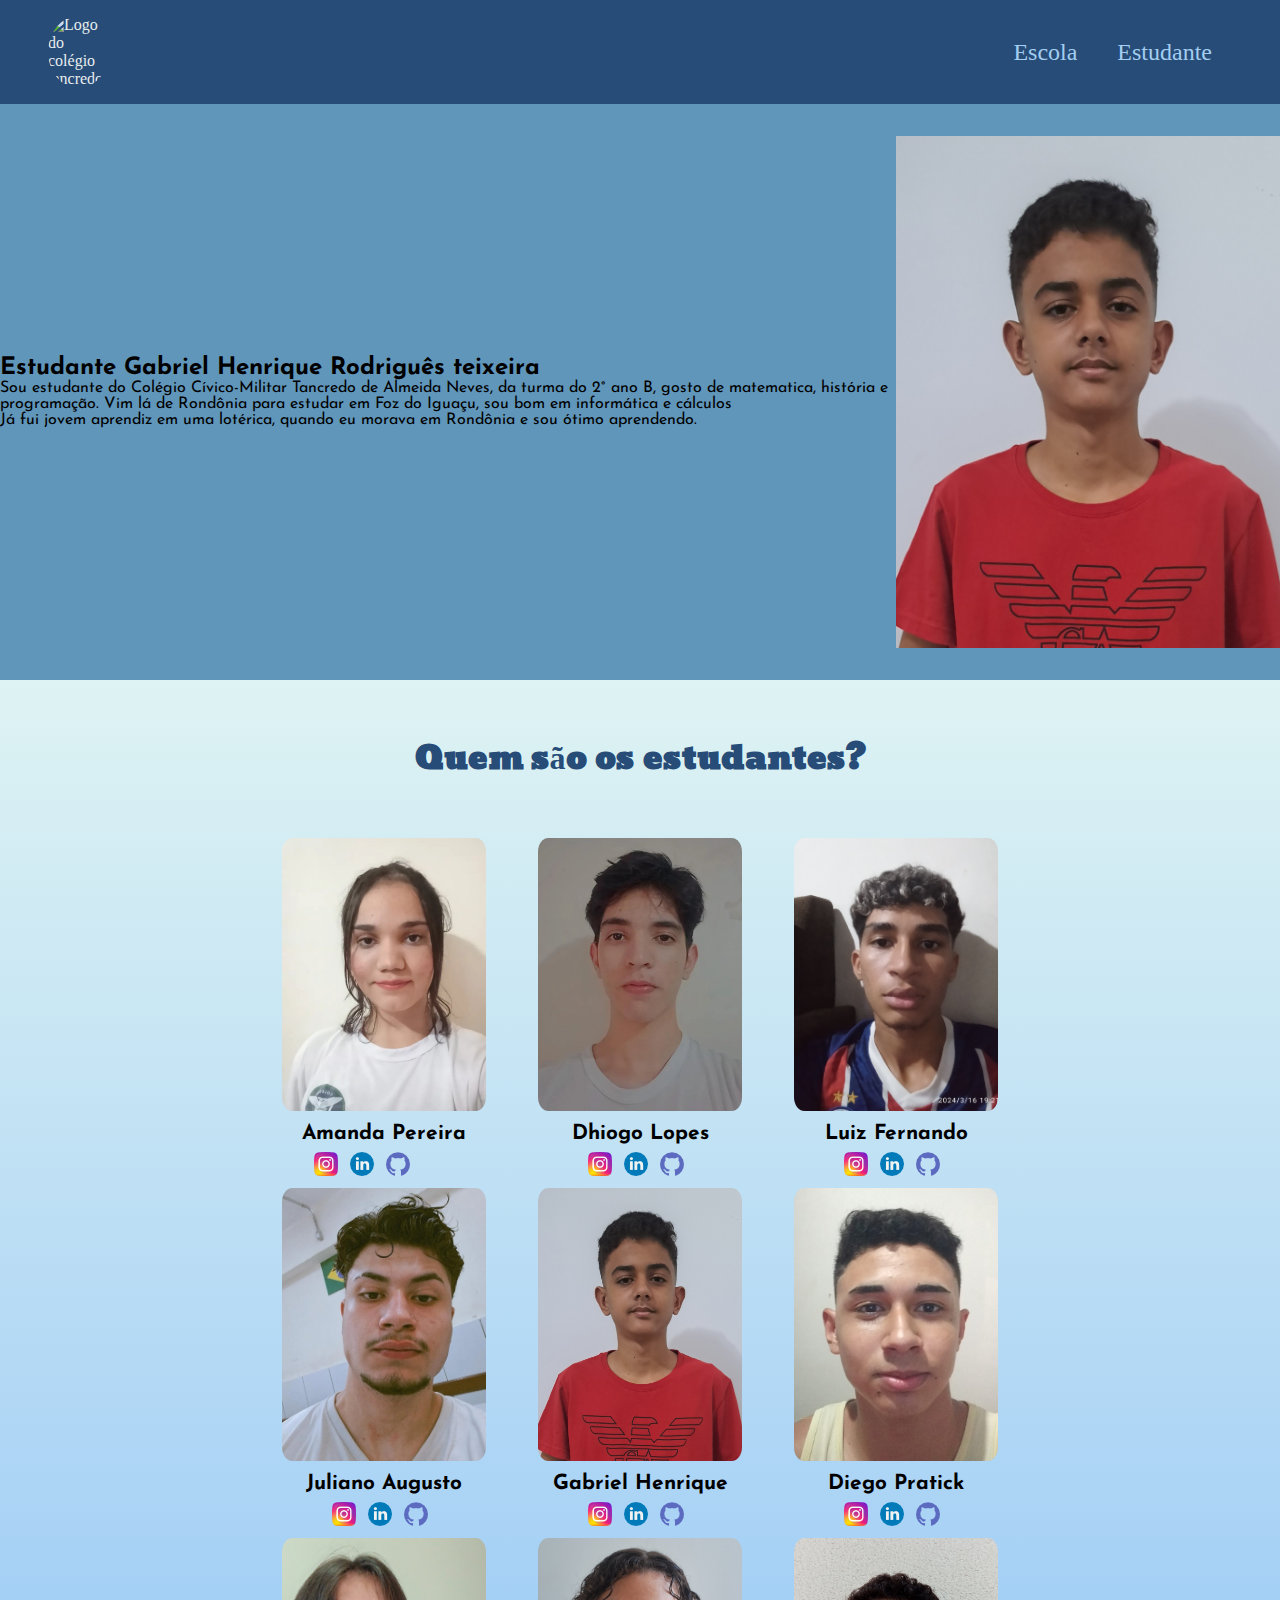
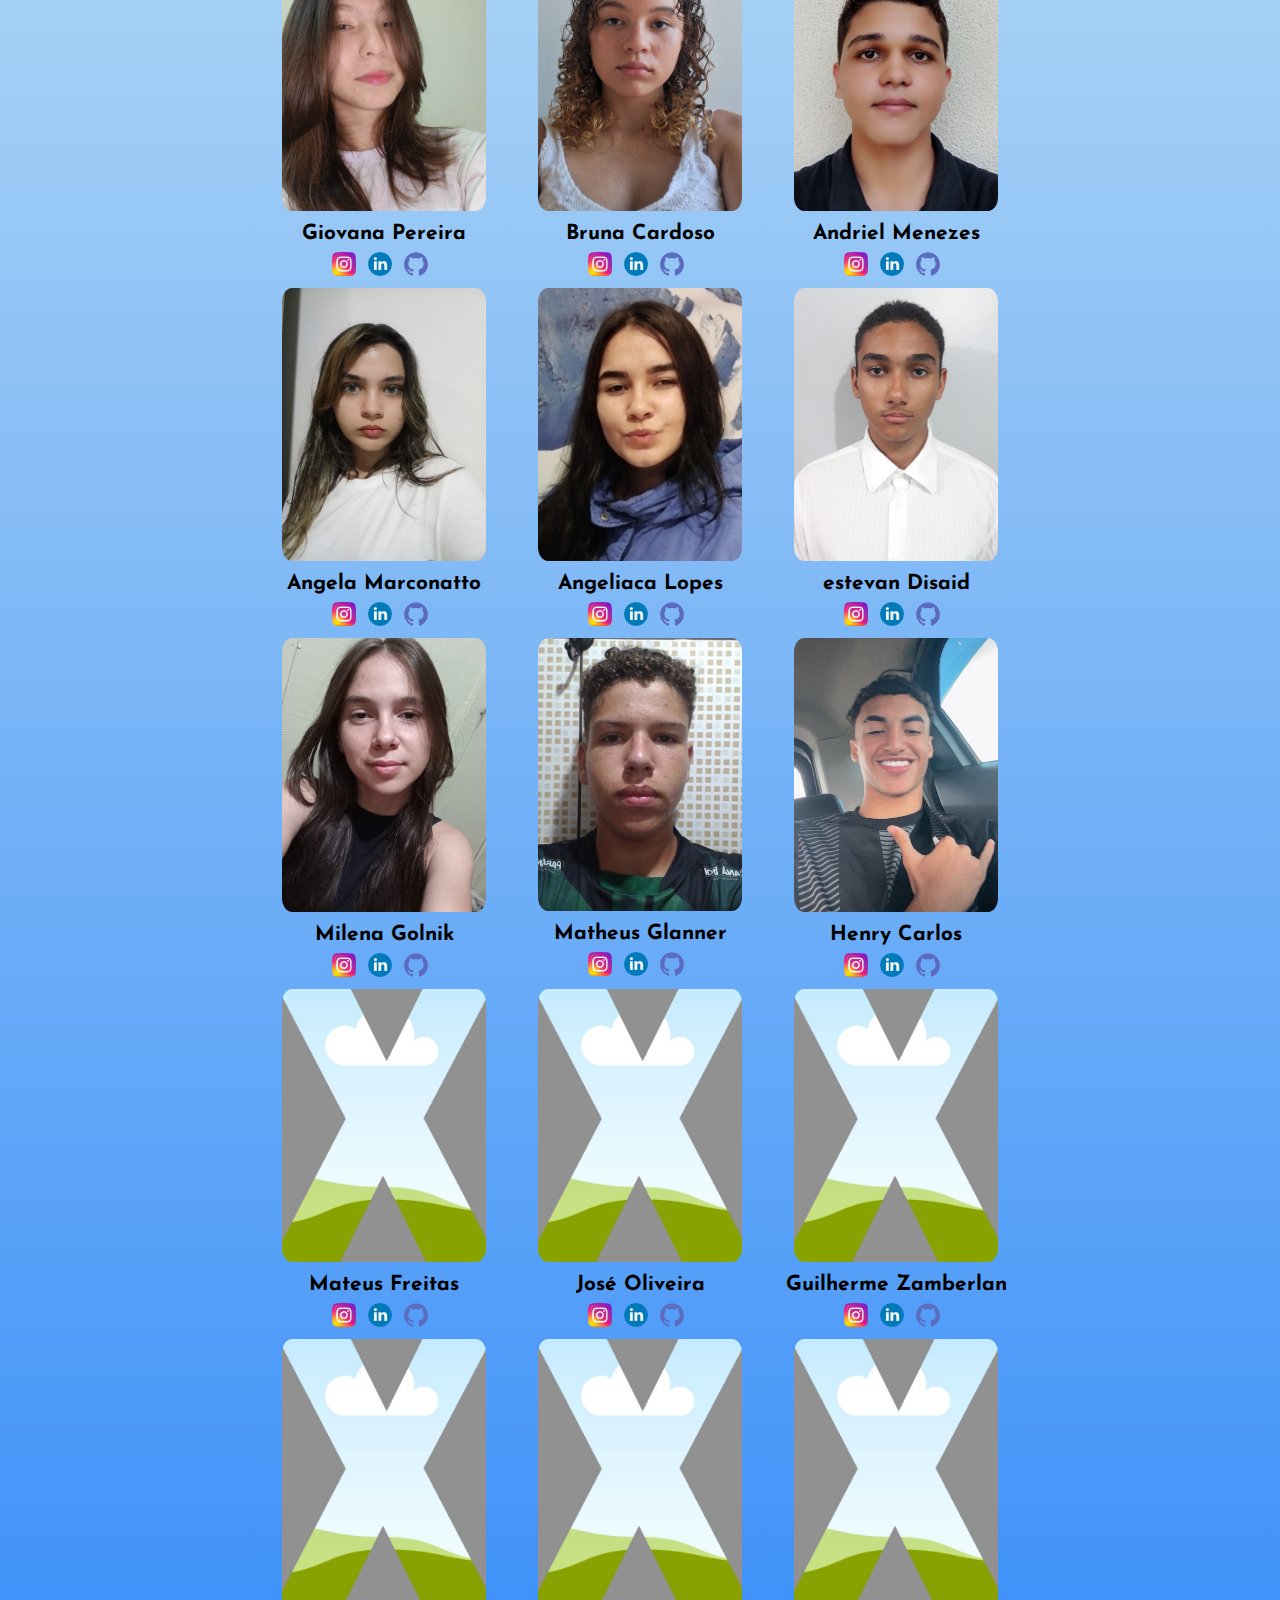
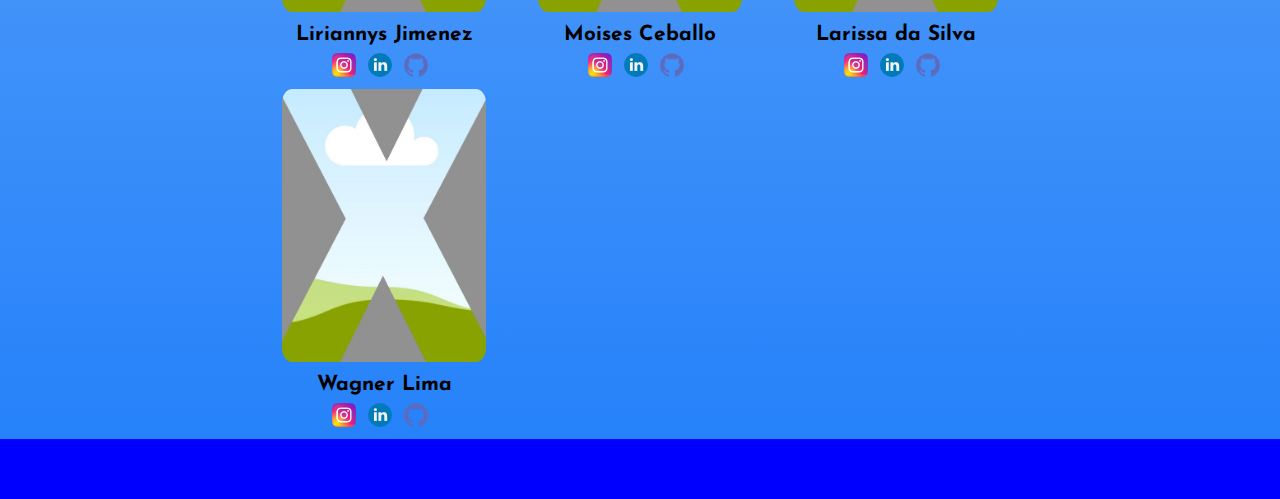
==== gabriel.html @ bdcc8f71 "Add files via upload" ====
<!DOCTYPE html>
<html lang="pt-br">

<head>
    <meta charset="UTF-8">
    <meta http-equiv="X-UA-Compatible" content="IE=edge">
    <meta name="viewport" content="width=device-width, initial-scale=1.0">
    <title>Minha turma</title>
    <link rel="stylesheet" href="style.css">
</head>

<body>
    <header class="cabecalho">
        <img src="./Img/tancredo-logo.jpg" alt="Logo do colégio tancredo" class="cabecalho-imagem">
        <nav class="cabecalho-lista">
            <a href="index.html" class="cabecalho-lista-link"> Escola</a>
            <a href="#" class="cabecalho-lista-link">Estudante</a>
        </nav>
    </header>
    <section class="escola">
        <div class="escola-texto">
            <h2 class class="escola-texto-titulo">Estudante Gabriel Henrique Rodriguês teixeira</h2>
            <p class="escola-texto-paragrafo">
               Sou estudante do Colégio Cívico-Militar Tancredo de Almeida Neves, da turma do 2° ano B, gosto de matematica, história e programação. Vim lá de Rondônia para estudar em Foz do Iguaçu, sou bom em informática e cálculos
            </p>
            <p class="escola-texto-paragrafo">
               Já fui jovem aprendiz em uma lotérica, quando eu morava em Rondônia e sou ótimo aprendendo. 
            </p>
        </div>
        <img src="./img/gabriel.jpg" alt="" class="escola-imagem">
    </section>
    <section class="estudante">
        <h2 class="estudante-titulo">
            Quem são os estudantes?</h2>
        <div class="div-estudante-todos">
            <span></span>
            <div class="estudante-div">
                <img src="./img/amanda.jpg" alt="" class="estudante-div-fotos">
                <h3 class="estudante-div-nome">Amanda Pereira</h3>
               <a href="https://www.instagram.com/amandnfr/"><img src="./img/instagram.png" alt="" class="estudante-div-icone"></a>
               <img src="./img/linkedin.png" alt="" class="estudante-div-icone">
                <a href="https://github.com/Amandaswiftie13"><img src="./img/github.png" alt="" class="estudante-div-icone"></a>
            </div>
            <div class="estudante-div">
                <img src="./img/dhiogo.jpg" alt="" class="estudante-div-fotos">
                <h3 class="estudante-div-nome">Dhiogo Lopes</h3>
                <a href="https://www.instagram.com/eudhiogoeuu/"><img src="./img/instagram.png" alt="" class="estudante-div-icone"></a>
                <img src="./img/linkedin.png" alt="" class="estudante-div-icone">
                <a href="https://github.com/DhiogoLopes"><img src="./img/github.png" alt="" class="estudante-div-icone"></a>
            </div>
            <div class="estudante-div">
                <img src="./img/luiz.jpg" alt="" class="estudante-div-fotos">
                <h3 class="estudante-div-nome">Luiz Fernando</h3>
                <a href="https://www.instagram.com/_luiuz_/"><img src="./img/instagram.png" alt="" class="estudante-div-icone"></a>
               <img src="./img/linkedin.png" alt="" class="estudante-div-icone">
                <a href="https://github.com/LuizBAHIA30"><img src="./img/github.png" alt="" class="estudante-div-icone"></a>
            </div>
            <span></span>
            <span></span>
            <div class="estudante-div">
                <img src="./img/juliano.jpeg" alt="" class="estudante-div-fotos">
                <h3 class="estudante-div-nome">Juliano Augusto</h3>
               <a href="https://www.instagram.com/__auguustoo_/"><img src="./img/instagram.png" alt="" class="estudante-div-icone"></a>
                <img src="./img/linkedin.png" alt="" class="estudante-div-icone">
               <a href="https://github.com/julianoaug87"><img src="./img/github.png" alt="" class="estudante-div-icone"></a>
            </div>
            <div class="estudante-div">
                <img src="./img/gabriel.jpg" alt="" class="estudante-div-fotos">
                <h3 class="estudante-div-nome">Gabriel Henrique</h3>
                <a href="https://www.instagram.com/gabriel_henrykk/"><img src="./img/instagram.png" alt="" class="estudante-div-icone"></a>
                <img src="./img/linkedin.png" alt="" class="estudante-div-icone">
                <a href="https://github.com/GabrielT31"><img src="./img/github.png" alt="" class="estudante-div-icone"></a>
            </div>
            <div class="estudante-div">
                <img src="./img/diego.jpg" alt="" class="estudante-div-fotos">
                <h3 class="estudante-div-nome">Diego Pratick</h3>
                <a href="https://www.instagram.com/diego.g0mess/"><img src="./img/instagram.png" alt="" class="estudante-div-icone"></a>
                <img src="./img/linkedin.png" alt="" class="estudante-div-icone">
                <a href="https://github.com/Diegao28"><img src="./img/github.png" alt="" class="estudante-div-icone"></a>
            </div>
            <span></span>
            <span></span>
            <div class="estudante-div">
                <img src="./img/giovana.jpg" alt="" class="estudante-div-fotos">
                <h3 class="estudante-div-nome">Giovana Pereira</h3>
                <a href="https://www.instagram.com/_giovanasezinandi/"><img src="./img/instagram.png" alt="" class="estudante-div-icone"></a>
                <a href=""><img src="./img/linkedin.png" alt="" class="estudante-div-icone"></a>
                <a href="https://github.com/giovanapereir"><img src="./img/github.png" alt="" class="estudante-div-icone"></a>
            </div>
            <div class="estudante-div">
                <img src="./img/bruna.jpg" alt="" class="estudante-div-fotos">
                <h3 class="estudante-div-nome">Bruna Cardoso</h3>
                <a href=""><img src="./img/instagram.png" alt="" class="estudante-div-icone"></a>
                <a href=""><img src="./img/linkedin.png" alt="" class="estudante-div-icone"></a>
                <a href="https://github.com/bruna2024"><img src="./img/github.png" alt="" class="estudante-div-icone"></a>
            </div>
            <div class="estudante-div">
                <img src="./img/andriel.jpg" alt="" class="estudante-div-fotos">
                <h3 class="estudante-div-nome">Andriel Menezes</h3>
                <a href=""><img src="./img/instagram.png" alt="" class="estudante-div-icone"></a>
                <a href=""><img src="./img/linkedin.png" alt="" class="estudante-div-icone"></a>
                <a href="https://github.com/andriel22"><img src="./img/github.png" alt="" class="estudante-div-icone"></a>
            </div>
            <span></span>
            <span></span>
            <div class="estudante-div">
                <img src="./img/angela.jpg" alt="" class="estudante-div-fotos">
                <h3 class="estudante-div-nome">Angela Marconatto</h3>
                <a href=""><img src="./img/instagram.png" alt="" class="estudante-div-icone"></a>
                <a href=""><img src="./img/linkedin.png" alt="" class="estudante-div-icone"></a>
                <a href="https://github.com/angelamarconatto"><img src="./img/github.png" alt="" class="estudante-div-icone"></a>
            </div>
            <div class="estudante-div">
                <img src="./img/angelica.jpg" alt="" class="estudante-div-fotos">
                <h3 class="estudante-div-nome">Angeliaca Lopes</h3>
                <a href=""><img src="./img/instagram.png" alt="" class="estudante-div-icone"></a>
                <a href=""><img src="./img/linkedin.png" alt="" class="estudante-div-icone"></a>
                <a href="https://github.com/angelicalopes2006"><img src="./img/github.png" alt="" class="estudante-div-icone"></a>
            </div>
            <div class="estudante-div">
                <img src="./img/estevan.jpg" alt="" class="estudante-div-fotos">
                <h3 class="estudante-div-nome">estevan Disaid</h3>
                <a href="https://www.instagram.com/_estevan.disaid_/"><img src="./img/instagram.png" alt="" class="estudante-div-icone"></a>
                <a href=""><img src="./img/linkedin.png" alt="" class="estudante-div-icone"></a>
                <a href="https://github.com/EstevanDisaidGolnik"><img src="./img/github.png" alt="" class="estudante-div-icone"></a>
            </div>
            <span></span>
            <span></span>
            <div class="estudante-div">
                <img src="./img/milena.jpg" alt="" class="estudante-div-fotos">
                <h3 class="estudante-div-nome">Milena Golnik</h3>
                <a href="https://www.instagram.com/milenagolnik/"><img src="./img/instagram.png" alt="" class="estudante-div-icone"></a>
                <a href=""><img src="./img/linkedin.png" alt="" class="estudante-div-icone"></a>
                <a href="https://github.com/milenagolnik"><img src="./img/github.png" alt="" class="estudante-div-icone"></a>
            </div>
            <div class="estudante-div">
                <img src="./img/matheus.jpg" alt="" class="estudante-div-fotos">
                <h3 class="estudante-div-nome">Matheus Glanner</h3>
                <a href="https://www.instagram.com/matheus_glanerr/"><img src="./img/instagram.png" alt="" class="estudante-div-icone"></a>
                <a href=""><img src="./img/linkedin.png" alt="" class="estudante-div-icone"></a>
                <a href="https://github.com/Matheusglaner"><img src="./img/github.png" alt="" class="estudante-div-icone"></a>
            </div>
            <div class="estudante-div">
                <img src="./img/henry.jpeg" alt="" class="estudante-div-fotos">
                <h3 class="estudante-div-nome">Henry Carlos</h3>
                <a href="https://www.instagram.com/__henryaraujo/"><img src="./img/instagram.png" alt="" class="estudante-div-icone"></a>
                <a href=""><img src="./img/linkedin.png" alt="" class="estudante-div-icone"></a>
                <a href=""><img src="./img/github.png" alt="" class="estudante-div-icone"></a>
            </div>
            <span></span>
            <span></span>
            <div class="estudante-div">
                <img src="./img/semfoto.jpg" alt="" class="estudante-div-fotos">
                <h3 class="estudante-div-nome">Mateus Freitas</h3>
                <a href="https://www.instagram.com/mateus.fs06/"><img src="./img/instagram.png" alt="" class="estudante-div-icone"></a>
                <a href=""><img src="./img/linkedin.png" alt="" class="estudante-div-icone"></a>
                <a href="https://github.com/Mateusfreitas24"><img src="./img/github.png" alt="" class="estudante-div-icone"></a>
            </div>
            <div class="estudante-div">
                <img src="./img/semfoto.jpg" alt="" class="estudante-div-fotos">
                <h3 class="estudante-div-nome">José Oliveira </h3>
                <a href=""><img src="./img/instagram.png" alt="" class="estudante-div-icone"></a>
                <a href=""><img src="./img/linkedin.png" alt="" class="estudante-div-icone"></a>
                <a href="https://github.com/JoseLuizjzz"><img src="./img/github.png" alt="" class="estudante-div-icone"></a>
            </div>
            <div class="estudante-div">
                <img src="./img/semfoto.jpg" alt="" class="estudante-div-fotos">
                <h3 class="estudante-div-nome">Guilherme Zamberlan </h3>
                <a href="https://www.instagram.com/g_zamberlan_/"><img src="./img/instagram.png" alt="" class="estudante-div-icone"></a>
                <a href=""><img src="./img/linkedin.png" alt="" class="estudante-div-icone"></a>
                <a href="https://github.com/Gzamberlan-pastor-da-universal"><img src="./img/github.png" alt="" class="estudante-div-icone"></a>
            </div>
            <span></span>
            <span></span>
            <div class="estudante-div">
                <img src="./img/semfoto.jpg" alt="" class="estudante-div-fotos">
                <h3 class="estudante-div-nome">Liriannys Jimenez </h3>
                <a href=""><img src="./img/instagram.png" alt="" class="estudante-div-icone"></a>
                <a href=""><img src="./img/linkedin.png" alt="" class="estudante-div-icone"></a>
                <a href="https://github.com/liriannys2007"><img src="./img/github.png" alt="" class="estudante-div-icone"></a>
            </div>
            <div class="estudante-div">
                <img src="./img/semfoto.jpg" alt="" class="estudante-div-fotos">
                <h3 class="estudante-div-nome">Moises Ceballo</h3>
                <a href="https://www.instagram.com/moi_berto/"><img src="./img/instagram.png" alt="" class="estudante-div-icone"></a>
                <a href=""><img src="./img/linkedin.png" alt="" class="estudante-div-icone"></a>
                <a href="https://github.com/moises20066"><img src="./img/github.png" alt="" class="estudante-div-icone"></a>
            </div>
            <div class="estudante-div">
                <img src="./img/semfoto.jpg" alt="" class="estudante-div-fotos">
                <h3 class="estudante-div-nome">Larissa da Silva</h3>
                <a href=""><img src="./img/instagram.png" alt="" class="estudante-div-icone"></a>
                <a href=""><img src="./img/linkedin.png" alt="" class="estudante-div-icone"></a>
                <a href=""><img src="./img/github.png" alt="" class="estudante-div-icone"></a>
            </div>
            <span></span>
            <span></span>
            <div class="estudante-div">
                <img src="./img/semfoto.jpg" alt="" class="estudante-div-fotos">
                <h3 class="estudante-div-nome">Wagner Lima</h3>
                <a href=""><img src="./img/instagram.png" alt="" class="estudante-div-icone"></a>
                <a href=""><img src="./img/linkedin.png" alt="" class="estudante-div-icone"></a>
                <a href=""><img src="./img/github.png" alt="" class="estudante-div-icone"></a>
            </div>
        </div>
    </section>
    <footer class="rodape">
        <img class="rodape-logo" src="./Img/tancredo-logo.jpg" alt="">
    </footer>
</body>

</html>
---- style.css ----
@import url('https://fonts.googleapis.com/css2?family=Angkor&family=Josefin+Sans:ital,wght@0,350;1,350&display=swap');

* {
    margin: 0;
    padding: 0;
}

:root {
    --branco: #E7ECEF;
    --azul: #274C77;
    --ciano: #6096BA;
    --marinho: #A3CEF1;
    --fonte-texto: "Josefin Sans", sans-serif;
    --fonte-titulo: "Angkor", serif;
}

.cabecalho {
    background-color: var(--azul);
    color: var(--branco);
    display: flex;
    align-items: center;
    justify-content: space-between;
    padding: 0 2em;

}

.cabecalho-imagem {
    width: 5%;
    border-radius: 100%;
    margin: 1em;
}

.cabecalho-lista-link {
    text-decoration: none;
    color: var(--marinho);
    margin-right: 1.5em;
    font-size: 1.5em;
}

.escola {
    background-color: var(--ciano);
    color: (var(--branco));
    display: flex;
    justify-content: center;
    align-items: center;
    padding: 32px 0;
    font-family: var(--fonte-texto);
}

.escola-texto-titulo {
    padding: 24px 0;
    font-family: var(--fonte-titulo);
}

.escola-imagem {
    width: 30%;
}

.estudante-div-fotos {
    width: 80%;
    border-radius: 5%;
}

.estudante-div-icone {
    width: 24px;
    margin-right: 8px;
    margin-bottom: 8px;
}

.estudante-div {
    text-align: center;
}

.estudante {
    background: linear-gradient(#def3f3,#2682fa);
}

.estudante-titulo {
    text-align: center;
    padding: 50px 0;
    font-family: var(--fonte-titulo);
    color: var(--azul);
    font-size: 2em;

}

.div-estudante-todos {
    display: grid;
    grid-template-columns: 20% 20% 20% 20% 20%;
}

.estudante-div {
    text-align: center;
}

.estudante-div-nome {
    margin: 8px 0;
    font-family: var(--fonte-texto);
    font-size: 1.3em;
}

.rodape {
    background-color: blue;
    text-align: center;
}

.rodape-logo {
    width: 5%;
    border-radius: 100%;
    margin: 1em;
    padding: 12px;
}
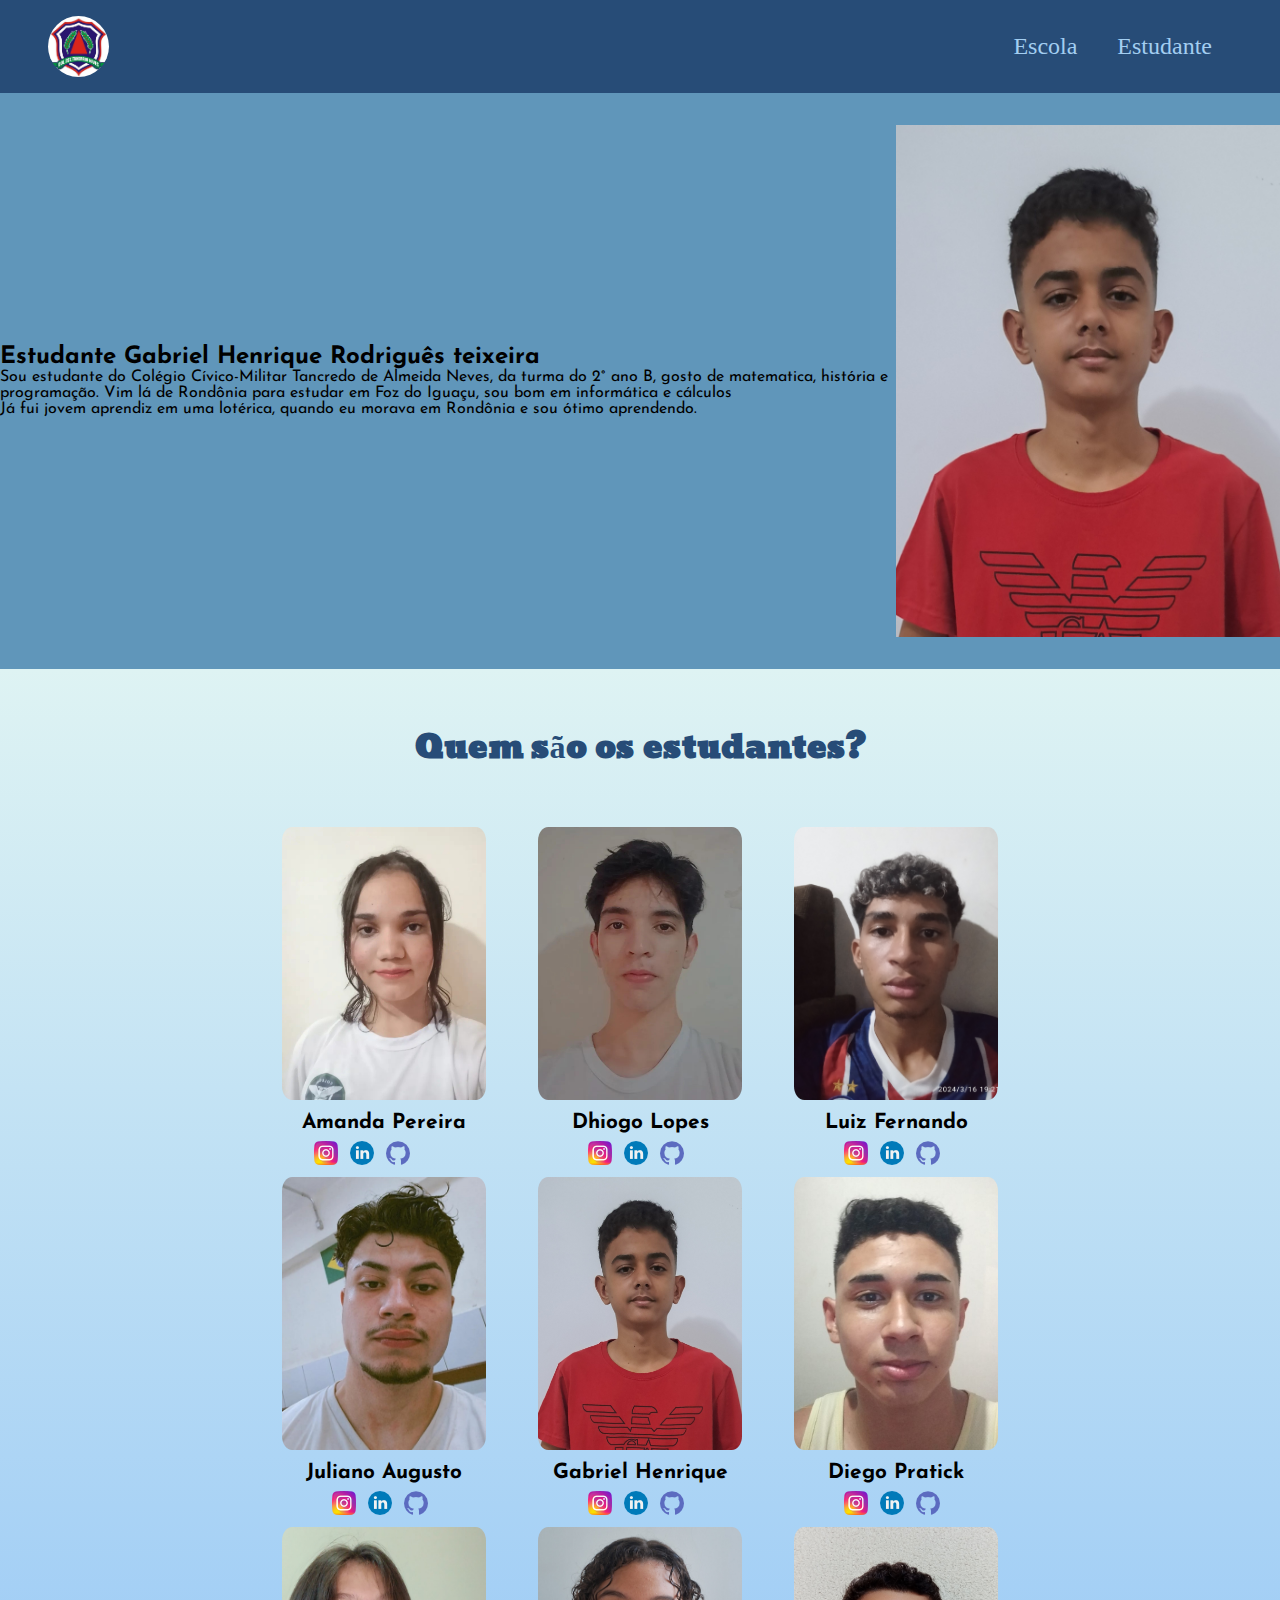
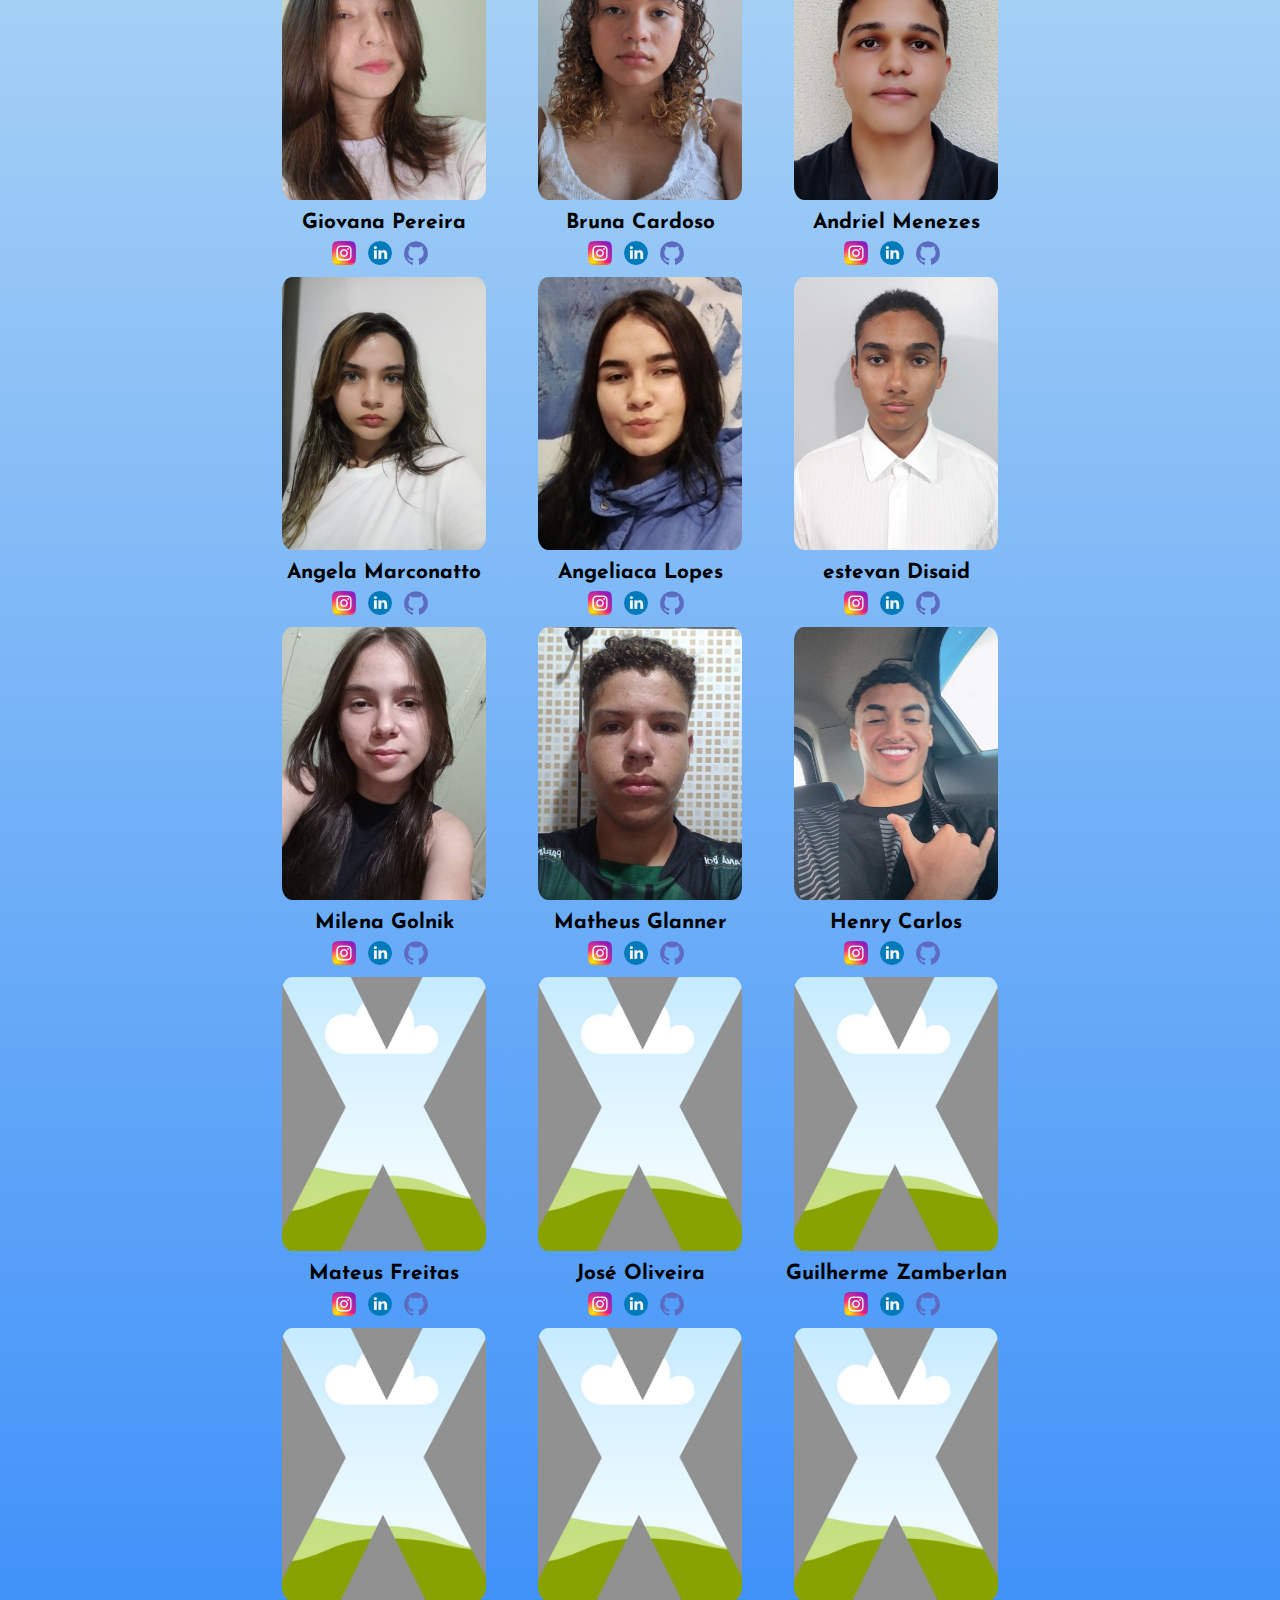
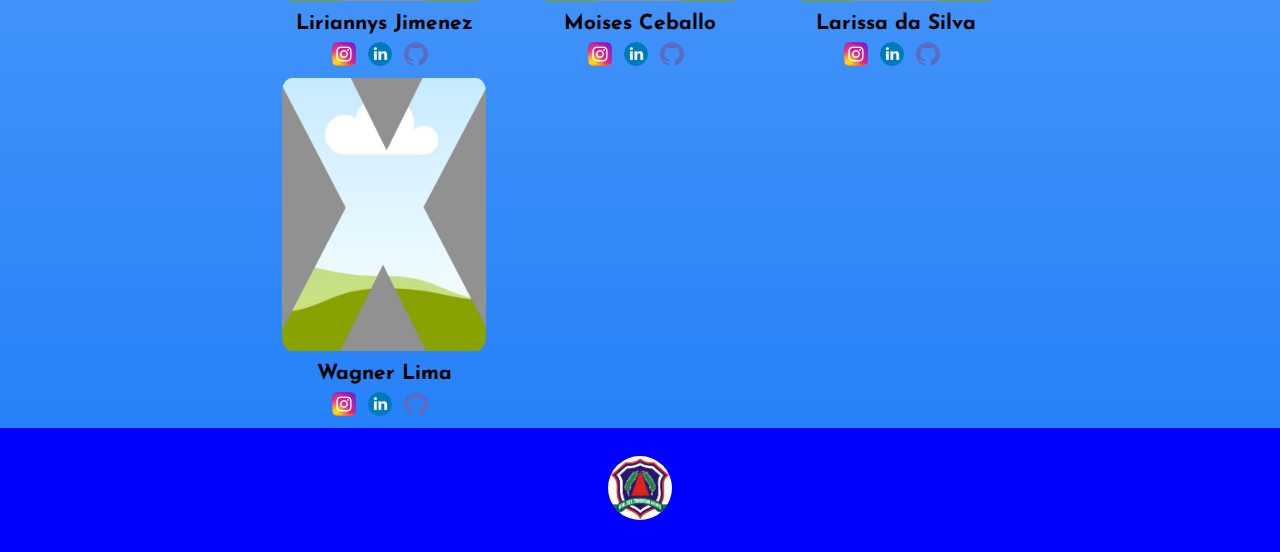
==== commit 491edea5: "Add files via upload" ====
--- a/gabriel.html
+++ b/gabriel.html
@@ -11,7 +11,7 @@
 
 <body>
     <header class="cabecalho">
-        <img src="./Img/tancredo-logo.jpg" alt="Logo do colégio tancredo" class="cabecalho-imagem">
+        <img src="./img/tancredo-logo.jpg" alt="Logo do colégio tancredo" class="cabecalho-imagem">
         <nav class="cabecalho-lista">
             <a href="index.html" class="cabecalho-lista-link"> Escola</a>
             <a href="#" class="cabecalho-lista-link">Estudante</a>
@@ -205,7 +205,7 @@
         </div>
     </section>
     <footer class="rodape">
-        <img class="rodape-logo" src="./Img/tancredo-logo.jpg" alt="">
+        <img class="rodape-logo" src="./img/tancredo-logo.jpg" alt="">
     </footer>
 </body>
 
